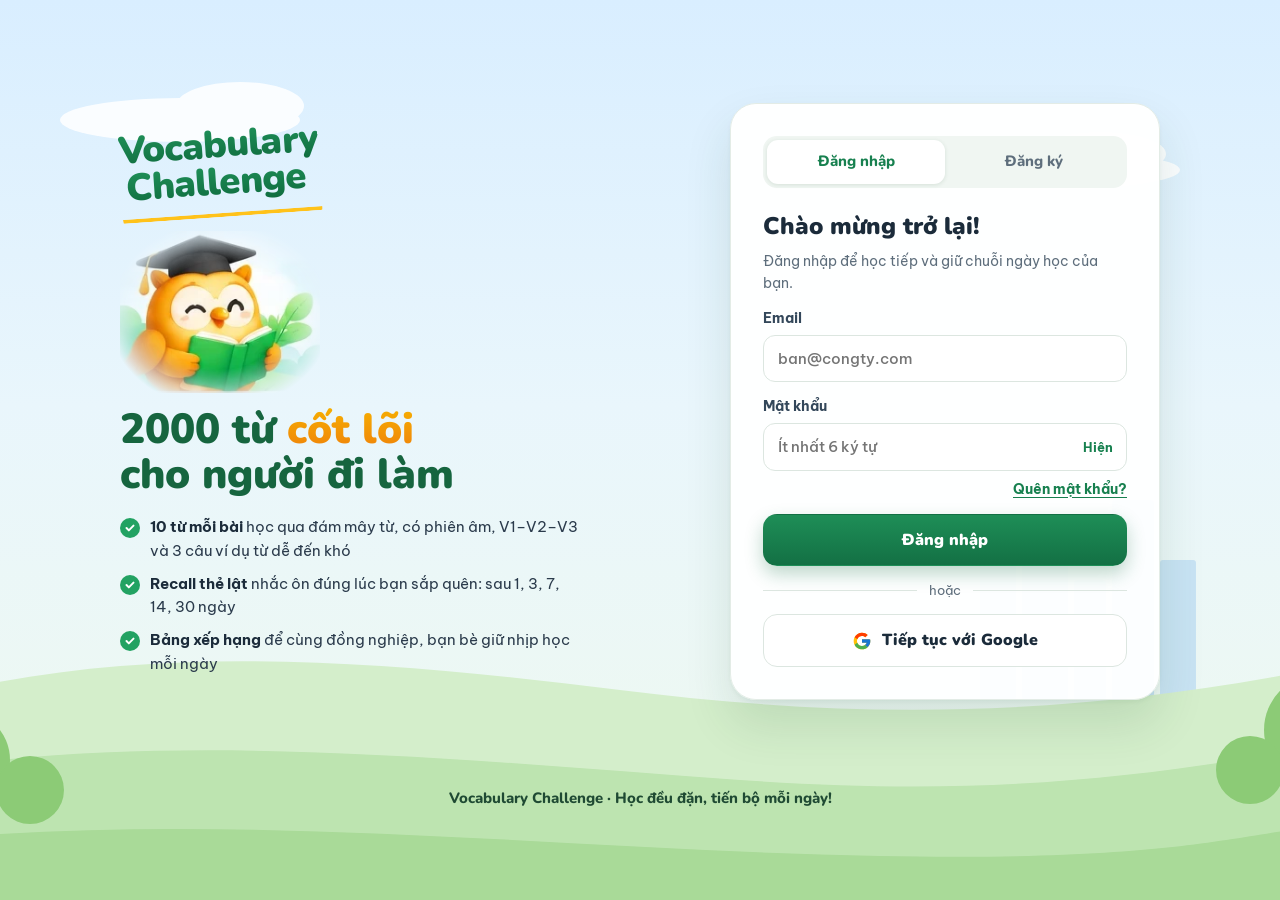
==== index.html @ 21e4e457 "v2 version bản có cập nhật ghi tiến độ" ====
<!doctype html>
<html lang="vi">
<head>
<meta charset="utf-8">
<meta name="viewport" content="width=device-width,initial-scale=1,viewport-fit=cover">
<title>Vocabulary Challenge</title>
<meta name="description" content="Học 2000 từ tiếng Anh cốt lõi cho người đi làm: đám mây từ, ví dụ theo cấp độ, thẻ lật Recall và bảng xếp hạng.">
<link rel="icon" href="img/favicon.svg" type="image/svg+xml">
<link rel="preconnect" href="https://fonts.googleapis.com">
<link rel="preconnect" href="https://fonts.gstatic.com" crossorigin>
<link rel="stylesheet" href="https://fonts.googleapis.com/css2?family=Nunito:wght@600;700;800;900&family=Be+Vietnam+Pro:wght@400;500;600;700&display=swap">
<link rel="stylesheet" href="css/app.css">
</head>
<body>
<div class="scene" aria-hidden="true">
  <svg viewBox="0 0 1440 360" preserveAspectRatio="xMidYMax slice">
    <g fill="#fff" opacity=".85">
      <ellipse cx="330" cy="70" rx="110" ry="20"/><ellipse cx="380" cy="58" rx="60" ry="22"/>
      <ellipse cx="980" cy="120" rx="130" ry="18"/><ellipse cx="1040" cy="106" rx="62" ry="20"/>
      <ellipse cx="1300" cy="50" rx="90" ry="16"/>
    </g>
    <g fill="#B9DBF2" opacity=".75">
      <rect x="1080" y="200" width="34" height="110" rx="3"/><rect x="1120" y="170" width="44" height="140" rx="3"/>
      <rect x="1170" y="215" width="30" height="95" rx="3"/><rect x="1206" y="150" width="40" height="160" rx="3"/>
      <rect x="1252" y="190" width="36" height="120" rx="3"/><rect x="1294" y="225" width="28" height="85" rx="3"/>
    </g>
    <path fill="#D4EECB" d="M0 292C180 250 380 262 560 288S960 318 1140 282 1360 250 1440 262V360H0Z"/>
    <path fill="#BDE4B0" d="M0 326C220 296 470 316 720 330S1180 330 1440 300V360H0Z"/>
    <g fill="#9ED38E">
      <circle cx="40" cy="300" r="34"/><circle cx="92" cy="312" r="26"/><circle cx="1400" cy="286" r="40"/><circle cx="1350" cy="306" r="26"/>
    </g>
  </svg>
</div>

<div class="wrap">
  <header class="topbar">
    <div class="logo" aria-label="Vocabulary Challenge">
      <svg class="rays-l" viewBox="0 0 34 44" aria-hidden="true"><g stroke="#FFC21A" stroke-width="4" stroke-linecap="round"><path d="M6 6l9 8"/><path d="M3 22h11"/><path d="M8 37l8-6"/></g></svg>
      <span>Vocabulary</span><span>Challenge</span>
      <svg class="rays-r" viewBox="0 0 34 44" aria-hidden="true"><g stroke="#FFC21A" stroke-width="4" stroke-linecap="round"><path d="M28 6l-9 8"/><path d="M31 22H20"/><path d="M26 37l-8-6"/></g></svg>
      <svg class="swoosh" viewBox="0 0 200 12" preserveAspectRatio="none" aria-hidden="true"><path d="M2 9C60 2 140 2 198 6" stroke="#FFC21A" stroke-width="4" fill="none" stroke-linecap="round"/></svg>
    </div>
    <nav class="tabs" role="tablist">
      <button class="tab" role="tab" data-tab="lesson" aria-selected="true"><svg class="ic" viewBox="0 0 24 24" aria-hidden="true"><path d="M2 4h6a4 4 0 0 1 4 4v13a3 3 0 0 0-3-3H2z"/><path d="M22 4h-6a4 4 0 0 0-4 4v13a3 3 0 0 1 3-3h7z"/></svg>Bài học</button>
      <button class="tab" role="tab" data-tab="recall" aria-selected="false"><svg class="ic" viewBox="0 0 24 24" aria-hidden="true"><path d="M21 12a9 9 0 0 1-15.5 6.2L3 16"/><path d="M3 21v-5h5"/><path d="M3 12a9 9 0 0 1 15.5-6.2L21 8"/><path d="M21 3v5h-5"/></svg>Recall <span class="badge" id="tab-due" hidden>0</span></button>
      <button class="tab" role="tab" data-tab="plan" aria-selected="false"><svg class="ic" viewBox="0 0 24 24" aria-hidden="true"><path d="M5 20V11M12 20V5M19 20v-7"/></svg>Lộ trình</button>
      <button class="tab" role="tab" data-tab="rank" aria-selected="false"><svg class="ic" viewBox="0 0 24 24" aria-hidden="true"><circle cx="12" cy="9" r="6"/><path d="m8.5 14-1.5 8 5-3 5 3-1.5-8"/></svg>Xếp hạng</button>
    </nav>
    <div class="top-right">
    <div class="stats">
      <div class="stat"><div class="sv"><svg class="ic i-gold" viewBox="0 0 24 24" aria-hidden="true"><path d="M8 21h8M12 17v4M7 4h10v5a5 5 0 0 1-10 0z"/><path d="M17 5h3v2a3 3 0 0 1-3 3M7 5H4v2a3 3 0 0 0 3 3"/></svg><b id="st-learned">0</b></div><span>Từ đã học</span></div>
      <div class="stat"><div class="sv"><svg class="ic i-green" viewBox="0 0 24 24" aria-hidden="true"><rect x="3" y="5" width="18" height="16" rx="3"/><path d="M8 3v4M16 3v4M3 10h18M8 14h.01M12 14h.01M16 14h.01M8 18h.01M12 18h.01"/></svg><b id="st-due">0</b></div><span>Cần ôn hôm nay</span></div>
      <div class="stat"><div class="sv"><svg class="ic i-orange" viewBox="0 0 24 24" aria-hidden="true"><path d="M12 22c4 0 7-3 7-7 0-5-5-7-5-12-3 2-5 5-5 8-1-1-2-2-2-4-2 2-2 5-2 8 0 4 3 7 7 7z"/></svg><b id="st-streak">0</b></div><span>Ngày liên tiếp</span></div>
    </div>
    <div class="me-wrap">
      <button class="me" id="me" data-act="me-toggle" aria-haspopup="true" aria-expanded="false" title="Tài khoản"><img id="me-av" alt="" width="44" height="44"><span><b id="me-name">Bạn</b><small id="me-sub">Đang học</small></span></button>
      <div class="me-menu" id="me-menu" hidden>
        <div class="mm-head"><img id="mm-av" alt="" width="48" height="48"><div><b id="mm-name"></b><small id="mm-email"></small></div></div>
        <label class="mm-label" for="mm-input">Tên hiển thị trên bảng xếp hạng</label>
        <div class="mm-row"><input id="mm-input" maxlength="40" autocomplete="nickname"><button class="btn primary sm" data-act="save-name">Lưu</button></div>
        <small class="mm-msg" id="mm-msg" role="status"></small>
        <button class="mm-item" data-tab="rank">Bảng xếp hạng</button>
        <button class="mm-item danger" data-act="logout">Đăng xuất</button>
      </div>
    </div>
    </div>
  </header>

  <section class="hero">
    <img class="owl" src="img/owl.webp" width="216" height="174" alt="Linh vật cú đội mũ tốt nghiệp đang đọc sách">
    <div class="headline">
      <p class="hello" id="hello" hidden></p>
      <h1><span class="nw">2000 từ <em>cốt lõi</em></span> <small>cho người đi làm.</small></h1>
      <p>Mỗi ngày 10 từ, học qua đám mây từ và ôn lại đúng lúc sắp quên.</p>
      <svg class="swoosh" viewBox="0 0 420 16" preserveAspectRatio="none" aria-hidden="true"><path d="M4 12C120 2 300 2 416 8" stroke="#FFC21A" stroke-width="5" fill="none" stroke-linecap="round"/></svg>
    </div>
    <div class="route">
      <button class="rt link" data-tab="plan" style="text-decoration:none;color:var(--ink)">Lộ trình học của bạn <svg class="ic" viewBox="0 0 24 24" aria-hidden="true"><path d="M5 12h14M13 6l6 6-6 6"/></svg></button>
      <div class="rrow"><div class="rbar"><i id="rt-bar"></i></div><span class="rn"><b id="rt-n">0</b> / 2000 · <span id="rt-pct">0%</span></span></div>
      <div class="save" id="save-status"><i></i><span>Đang tải tiến độ…</span></div>
    </div>
  </section>

  <main class="panel bare" id="panel"><div class="card"><p class="muted" style="margin:0">Đang tải bài học…</p></div></main>

  <footer class="footbar">
    <div class="foot-in">
      <svg class="sprout" viewBox="0 0 48 70" aria-hidden="true"><path d="M20 68V30" stroke="#3F9A4E" stroke-width="4" stroke-linecap="round"/><path d="M20 38C8 38 0 26 2 12 16 12 24 24 20 38Z" fill="#5DBB63"/><path d="M20 32C26 16 40 8 46 12 46 28 36 36 20 32Z" fill="#7DD37A"/><ellipse cx="20" cy="68" rx="14" ry="3" fill="#8CCB76"/></svg>
      <div class="foot-brand"><b>Vocabulary <span>Challenge</span></b><small>2000 từ cốt lõi cho người đi làm</small></div>
      <p class="foot-info">Đã mở 2 đợt: 400 từ · 8 tuần · 40 bài<span>Phím tắt: <b>1–4</b> chọn đáp án · <b>Enter</b> kiểm tra / câu tiếp · <b>Space</b> lật thẻ</span></p>
      <p class="foot-moto">Học đều đặn, tiến bộ mỗi ngày! <i>♥</i></p>
    </div>
  </footer>
</div>

<div class="foot-scene" aria-hidden="true">
  <svg viewBox="0 0 1440 230" preserveAspectRatio="xMidYMax slice">
    <path fill="#E2F4DA" d="M0 120C200 80 420 96 640 118S1060 140 1240 104 1400 86 1440 92V230H0Z"/>
    <path fill="#CDEBC0" d="M0 160C240 130 480 150 720 166S1180 160 1440 136V230H0Z"/>
    <path fill="#B6E0A6" d="M0 196C300 176 600 200 900 204S1300 186 1440 180V230H0Z"/>
    <g fill="#A3D68F"><circle cx="34" cy="168" r="40"/><circle cx="96" cy="182" r="30"/><circle cx="1396" cy="156" r="46"/><circle cx="1330" cy="178" r="30"/><circle cx="700" cy="206" r="22"/><circle cx="742" cy="212" r="16"/></g>
    <g fill="#8CCB76"><circle cx="60" cy="196" r="26"/><circle cx="1370" cy="196" r="28"/></g>
    <g fill="#FFFFFF"><circle cx="420" cy="196" r="4"/><circle cx="432" cy="200" r="3"/><circle cx="980" cy="200" r="4"/><circle cx="1060" cy="206" r="3"/></g>
    <g fill="#FFD54A"><circle cx="420" cy="196" r="1.6"/><circle cx="980" cy="200" r="1.6"/></g>
    <g stroke="#FFC21A" stroke-width="5" stroke-linecap="round"><path d="M1268 60l14 14"/><path d="M1290 42l4 18"/><path d="M1246 84l18 4"/><path d="M160 70l-14 12"/><path d="M140 96h-18"/></g>
  </svg>
</div>

<script src="js/vendor/supabase.js"></script>
<script src="js/config.js"></script>
<script src="js/supabase-client.js"></script>
<script src="js/app.js"></script>
</body>
</html>
---- css/app.css ----
/* base reset (the hosted page has no wrapper, so these live here) */
html{-webkit-text-size-adjust:100%}
body{margin:0}
img{max-width:100%}
[hidden]{display:none!important}
/* Layout: bright illustrated study desk — top bar (logo, pill nav, stat cards), hero (mascot, headline, route card) over a sky-and-hills scene,
   then the lesson: week strip, a 2×2 grid (word pills | word card / quick exercise | word family) and an action bar.
   One committed light look: every colour is set explicitly, so the page reads the same on any host theme. */
:root{
  --paper:#F3F9F4; --surface:#FFFFFF; --sunk:#F2F7F4; --ink:#1B2B3A; --muted:#5E6E7C; --line:#E1EAE4;
  --marker:#FFD54A; --marker-soft:#FFF3C4; --accent:#17804F; --accent-2:#22A262; --accent-soft:#E2F5E8; --pill:#E0F3E6;
  --teal:#E07F0A; --orange-soft:#FFEDCC; --blue:#2F6FE0; --blue-soft:#E4EDFF;
  --good:#1E9450; --good-soft:#DDF4E5; --bad:#D04545; --bad-soft:#FBE3E1;
  --display:"Nunito","Be Vietnam Pro",system-ui,sans-serif;
  --body:"Be Vietnam Pro",system-ui,-apple-system,"Segoe UI",sans-serif;
  --ipa:"Segoe UI","Noto Sans","Lucida Sans Unicode","DejaVu Sans",sans-serif;
  --shadow:0 1px 2px rgba(23,70,45,.05),0 12px 28px rgba(23,70,45,.08);
  color-scheme:light;
}
*{box-sizing:border-box}
html{background:#F4FAF2}
body{position:relative;color:var(--ink);font-family:var(--body);font-size:15px;line-height:1.55;
  background:linear-gradient(180deg,#D9EEFF 0,#E9F6FC 230px,#EFF9EE 420px,#F4FAF2 640px) no-repeat,#F4FAF2;
  padding-left:max(16px,env(safe-area-inset-left,0px));padding-right:max(16px,env(safe-area-inset-right,0px));padding-block:18px 0;min-height:100vh;min-height:100dvh}
.scene{position:absolute;inset:0 0 auto 0;height:360px;pointer-events:none;overflow:hidden;z-index:0}
.scene svg{width:100%;height:100%;display:block}
.wrap{position:relative;z-index:1;max-width:1200px;margin:0 auto;display:flex;flex-direction:column;gap:18px;min-height:calc(100vh - 18px);min-height:calc(100dvh - 18px)}
button,input{font:inherit;color:inherit}
button{cursor:pointer}
button:disabled{cursor:default;opacity:.55}
:focus-visible{outline:3px solid var(--accent-2);outline-offset:2px;border-radius:8px}
h1,h2,h3{font-family:var(--display);text-wrap:balance;margin:0;letter-spacing:-.01em}
.ic{width:20px;height:20px;fill:none;stroke:currentColor;stroke-width:2;stroke-linecap:round;stroke-linejoin:round;flex:none}

/* ---------- top bar ---------- */
.topbar{display:grid;grid-template-columns:auto 1fr auto;align-items:center;gap:16px 24px}
.logo{position:relative;display:inline-flex;flex-direction:column;line-height:.86;font-family:var(--display);font-weight:900;font-size:32px;letter-spacing:-.02em;transform:rotate(-4deg);padding:4px 32px 10px}
.logo span{background:linear-gradient(180deg,#1E8E57,#0F6B3E);-webkit-background-clip:text;background-clip:text;color:transparent}
.logo span + span{margin-left:.15em}
.logo svg{position:absolute;pointer-events:none}
.logo .rays-l{left:0;top:2px;width:34px;height:44px}
.logo .rays-r{right:0;top:20px;width:34px;height:44px}
.logo .swoosh{left:28px;right:20px;bottom:-2px;width:calc(100% - 48px);height:12px}
.tabs{display:flex;justify-content:center;gap:8px;flex-wrap:nowrap}
.tab{display:inline-flex;align-items:center;gap:8px;border:1px solid #DCE8E0;background:rgba(255,255,255,.92);color:var(--ink);border-radius:999px;padding:9px 15px;font-family:var(--display);font-weight:800;font-size:14.5px;white-space:nowrap;box-shadow:0 2px 6px rgba(23,70,45,.06);transition:transform .15s}
.tab:hover{transform:translateY(-1px)}
.tab[aria-selected="true"]{background:linear-gradient(180deg,#1E8E57,#137044);border-color:#137044;color:#fff;box-shadow:0 6px 14px rgba(19,112,68,.3)}
.badge{font-size:11px;font-weight:800;background:#E8452F;color:#fff;border-radius:999px;padding:1px 7px;font-variant-numeric:tabular-nums}
.stats{display:flex;gap:10px}
.stat{background:rgba(255,255,255,.92);border:1px solid #DCE8E0;border-radius:16px;padding:8px 12px;min-width:92px;box-shadow:0 2px 6px rgba(23,70,45,.05)}
.stat .sv{display:flex;align-items:center;gap:8px}
.stat .sv b{font-family:var(--display);font-weight:900;font-size:24px;line-height:1.1;font-variant-numeric:tabular-nums}
.stat span{display:block;font-size:12.5px;color:var(--muted);white-space:nowrap}
.stat .ic{width:22px;height:22px}
.i-red{color:#E5484D}.i-gold{color:#E3A008}.i-green{color:var(--accent-2)}.i-orange{color:#F2711C}

/* ---------- hero ---------- */
.hero{display:grid;grid-template-columns:auto minmax(0,1fr) minmax(260px,380px);align-items:center;gap:12px 28px;min-height:170px}
.owl{width:200px;height:auto;max-width:100%;-webkit-mask-image:radial-gradient(ellipse 56% 58% at 50% 52%,#000 58%,transparent 100%);mask-image:radial-gradient(ellipse 56% 58% at 50% 52%,#000 58%,transparent 100%)}
.headline .nw{white-space:nowrap}
.headline h1{font-weight:900;font-size:clamp(26px,3.6vw,44px);line-height:1.05;color:#16653F}
.headline h1 em{font-style:normal;background:linear-gradient(180deg,#F7B500,#EE7B0C);-webkit-background-clip:text;background-clip:text;color:transparent}
.headline h1 small{font-size:.56em;font-weight:800;color:var(--ink)}
.headline p{margin:6px 0 0;font-weight:600;font-size:clamp(14px,1.6vw,17px);color:#22344A}
.headline .swoosh{display:block;width:min(420px,90%);height:16px;margin-top:6px}
.route{border:1px solid rgba(255,255,255,.9);background:rgba(255,255,255,.72);backdrop-filter:blur(6px);border-radius:20px;padding:16px 20px;text-align:left;display:flex;flex-direction:column;gap:10px;box-shadow:var(--shadow);min-width:0}
.route .rt{display:flex;justify-content:space-between;align-items:center;font-family:var(--display);font-weight:800;font-size:16px}
.route .rt .ic{color:var(--accent-2)}
.route .rrow{display:flex;align-items:center;gap:12px}
.route .rbar{flex:1;height:14px;border-radius:999px;background:#E3ECE6;overflow:hidden}
.route .rbar i{display:block;height:100%;width:0;border-radius:999px;background:linear-gradient(90deg,#1E8E57,#2DB56C);transition:width .5s}
.route .rn{font-size:13px;font-weight:600;font-variant-numeric:tabular-nums;white-space:nowrap}
.save{font-size:12px;color:var(--muted);display:inline-flex;align-items:center;gap:6px}
.save i{width:7px;height:7px;border-radius:50%;background:#A4B3AC;flex:none}
.save.cloud i{background:var(--good)}

/* ---------- shared ---------- */
.panel{background:var(--surface);border:1px solid var(--line);border-radius:22px;box-shadow:var(--shadow);padding:clamp(16px,3.5vw,30px);display:flex;flex-direction:column;gap:20px;min-height:420px}
.panel.bare{background:none;border:0;box-shadow:none;padding:0;min-height:0;gap:18px}
.card{background:rgba(255,255,255,.94);border:1px solid #E3ECE6;border-radius:22px;box-shadow:var(--shadow);padding:20px 22px;min-width:0}
.card-head{display:flex;align-items:center;justify-content:space-between;gap:10px;flex-wrap:wrap}
.card-head h3{display:flex;align-items:center;gap:10px;font-size:19px;font-weight:900}
.card-head h3 .ic{width:24px;height:24px;color:var(--accent-2)}
.link{border:0;background:none;color:var(--accent);font-weight:700;font-size:13.5px;text-decoration:underline;text-underline-offset:3px;padding:2px 0}
.link.pill{text-decoration:none;background:var(--accent-soft);border-radius:999px;padding:4px 12px}
.label{font-size:11px;text-transform:uppercase;letter-spacing:.1em;color:var(--muted);font-weight:700}
.muted{color:var(--muted)}
.row{display:flex;flex-wrap:wrap;align-items:center;justify-content:space-between;gap:12px}
.btn{border:1px solid var(--line);background:var(--surface);border-radius:999px;padding:10px 20px;font-weight:700;font-family:var(--display);font-size:15px}
.btn:hover:not(:disabled){border-color:var(--accent-2)}
.btn.primary{background:linear-gradient(180deg,#1E8E57,#137044);border-color:#137044;color:#fff}
.btn.ghost{border-color:transparent;background:transparent;color:var(--muted)}
.btn.danger{color:var(--bad);border-color:var(--bad)}
.speak{border:1px solid #DDE8E1;background:#fff;border-radius:999px;width:36px;height:36px;display:inline-grid;place-items:center;flex:none;color:var(--accent)}
.speak:hover{border-color:var(--accent-2);background:var(--accent-soft)}
.speak svg{width:17px;height:17px;fill:none;stroke:currentColor;stroke-width:2;stroke-linecap:round;stroke-linejoin:round}
.speak.sm{width:32px;height:32px}
.speak.sm svg{width:15px;height:15px}
.speak.big{width:84px;height:84px}
.speak.big svg{width:34px;height:34px}
.pos{font-size:12px;font-weight:700;color:var(--accent);background:var(--accent-soft);border-radius:6px;padding:1px 8px;white-space:nowrap;font-family:var(--body);vertical-align:middle}
.ipa{font-family:var(--ipa);color:var(--muted)}
.ipa.sm{font-size:13px;white-space:nowrap}
em.hl{font-style:normal;background:var(--marker);color:var(--ink);padding:0 3px;border-radius:3px}

/* ---------- week strip ---------- */
.weekbar{display:grid;grid-template-columns:200px minmax(0,1fr);gap:14px;align-items:stretch;padding:12px}
.wkbtn{border:0;border-radius:16px;background:linear-gradient(180deg,#1E8E57,#126A40);color:#fff;display:flex;align-items:center;gap:12px;padding:12px 14px;text-align:left;box-shadow:0 6px 14px rgba(19,112,68,.25)}
.wkbtn .ic{width:28px;height:28px}
.wkbtn .ic.chev{width:20px;height:20px;margin-left:auto}
.wkbtn b{display:block;font-family:var(--display);font-size:18px;font-weight:900;line-height:1.1}
.wkbtn small{display:block;font-size:12px;opacity:.85;line-height:1.3}
.wkdots{display:flex;gap:4px;margin-top:5px}
.wkdots i{width:6px;height:6px;border-radius:50%;background:rgba(255,255,255,.35)}
.wkdots i.on{background:#FFD54A}
.days5{display:grid;grid-template-columns:repeat(5,minmax(0,1fr));gap:10px}
.dayc{border:1px solid #E3ECE6;background:#fff;border-radius:16px;padding:10px 14px;text-align:left;display:flex;flex-direction:column;gap:6px;min-width:0;transition:border-color .15s,background .15s}
.dayc:hover{border-color:#9FD3B4}
.dayc .dt{display:flex;justify-content:space-between;align-items:baseline;gap:6px}
.dayc .dt b{font-family:var(--display);font-weight:900;font-size:16px}
.dayc .dt small{font-size:12px;color:var(--muted);font-variant-numeric:tabular-nums;white-space:nowrap}
.dayc .dn{display:flex;align-items:flex-start;gap:8px;font-size:13px;line-height:1.3;color:#2B3B4C}
.dayc .dot{flex:none;width:18px;height:18px;border-radius:50%;border:2px solid #C9D6CE;display:grid;place-items:center;margin-top:-1px}
.dayc .dot .ic{width:12px;height:12px;stroke-width:3.2}
.dayc.done .dot{background:var(--accent-2);border-color:var(--accent-2);color:#fff}
.dayc.current{border-color:#7CCB9C;background:#EEFAF2;box-shadow:inset 0 0 0 1px #7CCB9C}

/* ---------- lesson grid ---------- */
.lgrid{display:grid;grid-template-columns:minmax(0,1fr) minmax(0,1fr);grid-template-areas:"cloud word" "quick fam";gap:18px;align-items:stretch}
.cloud-card{grid-area:cloud;display:flex;flex-direction:column;gap:6px}
.wcard{grid-area:word}
.qcard{grid-area:quick}
.fcard{grid-area:fam}
.seen-chip{font-size:12.5px;font-weight:700;color:var(--accent);background:var(--accent-soft);border-radius:999px;padding:3px 12px;font-variant-numeric:tabular-nums}
.cloud-sub{font-size:13px;color:var(--muted);margin:0}
.cloud-area{flex:1;display:flex;align-items:center}
.cloud{position:relative;width:100%}
.cw{position:absolute;border:0;line-height:1.1;white-space:nowrap;border-radius:999px;font-family:var(--display);transition:transform .15s,box-shadow .15s}
.cw:hover{transform:translateY(-2px) scale(1.04)}
.cw.head{font-weight:900;padding:.28em .62em;background:var(--pill);color:#17704A;box-shadow:0 2px 0 rgba(23,112,74,.08)}
.cw.c1{color:#11603E;background:#D5EFDD}
.cw.c2{color:#D9730B;background:var(--orange-soft)}
.cw.fam{font-weight:700;padding:.3em .8em;background:#F0F6F3;color:#3D5566}
.cw.fam:hover{background:#E2F0E7}
.cw.seen::after{content:"";position:absolute;right:6px;top:6px;width:6px;height:6px;border-radius:50%;background:var(--accent-2)}
.cw.sel{background:linear-gradient(180deg,#FFDD5C,#FFC933);color:#1B2B3A;box-shadow:0 8px 18px rgba(240,180,20,.35)}
.cw.sel::after{display:none}

/* word card */
.wcard{position:relative;display:flex;flex-direction:column;gap:14px;overflow:hidden}
.deco{position:absolute;right:14px;top:10px;width:120px;height:90px;pointer-events:none}
.whead{display:flex;gap:16px;align-items:flex-start;padding-right:110px}
.wicon{width:46px;height:46px;border-radius:14px;background:var(--accent-soft);display:grid;place-items:center;color:var(--accent-2);flex:none}
.wicon .ic{width:26px;height:26px}
.d-word{font-family:var(--display);font-weight:900;font-size:clamp(34px,4.6vw,48px);line-height:1;overflow-wrap:anywhere;color:#14283A}
.d-ipa{display:flex;align-items:center;gap:8px;margin-top:6px}
.d-ipa .ipa{font-size:17px;color:#344B5E}
.d-vi{font-family:var(--display);font-size:22px;font-weight:800;margin-top:4px}
.forms-row{display:flex;flex-wrap:wrap;align-items:center;gap:8px 12px}
.fbadge{font-size:12px;font-weight:800;letter-spacing:.04em;text-transform:uppercase;border-radius:999px;padding:4px 12px;background:var(--marker-soft);color:#7A5300}
.fbadge.reg{background:var(--accent-soft);color:var(--accent)}
.flist{display:flex;flex-wrap:wrap;align-items:center;gap:4px 6px}
.fchip{border:0;background:none;padding:2px 4px;border-radius:8px;display:inline-flex;align-items:baseline;gap:5px}
.fchip:hover{background:var(--sunk)}
.fchip b{font-family:var(--display);font-weight:900;font-size:17px}
.fchip .ipa{font-size:13px}
.flist .sl{color:#9AAAA3;font-weight:700}
.exs{display:flex;flex-direction:column;border-top:1px solid var(--line)}
.exr{display:grid;grid-template-columns:44px minmax(0,1fr) auto;gap:12px;align-items:center;padding:10px 0;border-bottom:1px solid var(--line)}
.lvt{width:38px;height:26px;border-radius:8px;display:grid;place-items:center;font-size:12.5px;font-weight:900;font-family:var(--display)}
.lvt.lv0{background:#FFE7B8;color:#B36200}
.lvt.lv1{background:#D8F2E1;color:#137044}
.lvt.lv2{background:var(--blue-soft);color:var(--blue)}
.exr p{margin:0}
.exr .en{font-size:15.5px;line-height:1.45}
.exr .en b{font-weight:800;color:#0F5E39}
.exr .vi{font-size:13.5px;color:var(--muted)}
.next-rv{display:flex;align-items:center;gap:6px;font-size:13px;color:var(--muted)}
.next-rv .ic{width:16px;height:16px}

/* family card */
.fcard{display:flex;flex-direction:column;gap:12px}
.fgrid{display:grid;grid-template-columns:repeat(2,minmax(0,1fr));gap:0 18px}
.fitem{display:grid;grid-template-columns:minmax(0,1fr) auto;gap:2px 10px;align-items:center;padding:10px 0;border-bottom:1px solid var(--line);min-width:0}
.fitem .ft{display:flex;flex-wrap:wrap;align-items:baseline;gap:4px 8px;min-width:0}
.fitem .ft b{font-family:var(--display);font-weight:900;font-size:16px}
.fitem p{margin:0;font-size:13.5px;color:var(--muted);grid-column:1}
.fitem .speak{grid-row:1/span 2;grid-column:2}
.fitem.hot{background:var(--marker-soft);border-radius:10px;padding-inline:10px}
.fitem.note .ft b{font-family:var(--body);font-weight:600;font-size:14px}
.rk{font-size:11.5px;font-weight:700;border-radius:6px;padding:0 7px;white-space:nowrap}
.k-pos{color:var(--accent);background:var(--accent-soft)}
.k-syn{color:var(--blue);background:var(--blue-soft)}
.k-ant{color:var(--bad);background:var(--bad-soft)}
.k-col{color:#C76A08;background:var(--orange-soft)}
.k-rel{color:var(--muted);background:var(--sunk)}
.k-warn{color:#7A5300;background:var(--marker-soft)}

/* quick exercise */
.qcard{display:flex;flex-direction:column;gap:12px}
.qbody{display:grid;grid-template-columns:40px minmax(0,1fr);gap:14px;align-items:start}
.qhist{display:flex;flex-direction:column;gap:8px}
.qh{width:36px;height:30px;border-radius:10px;background:var(--sunk);border:1px solid var(--line);display:grid;place-items:center;font-weight:900;color:#B9C6BF}
.qh.ok{background:var(--accent-soft);border-color:#B9E2C8;color:var(--accent-2)}
.qh.no{background:var(--bad-soft);border-color:#F2C4C0;color:var(--bad)}
.qmain{display:flex;flex-direction:column;gap:12px;min-width:0}
.qq{display:flex;align-items:center;gap:12px;background:#E9F3FF;border-radius:14px;padding:12px 14px;font-size:16px;font-weight:600}
.qn{width:28px;height:28px;border-radius:50%;background:#FFC21A;color:#fff;display:grid;place-items:center;flex:none}
.qn .ic{width:16px;height:16px;stroke-width:3}
.blank{display:inline-block;min-width:5em;border-bottom:2px solid var(--ink);margin:0 3px;transform:translateY(-3px)}
.fill{padding:0 4px;border-radius:5px}
.fill.ok{background:var(--good-soft);color:var(--good)}
.fill.no{background:var(--bad-soft);color:var(--bad)}
.qopts{display:grid;grid-template-columns:repeat(4,minmax(0,1fr));gap:10px}
.qopt{border:1px solid #DCE6E0;background:#fff;border-radius:14px;padding:10px 8px;font-weight:700;font-size:15px;box-shadow:0 2px 0 rgba(23,70,45,.05);min-width:0;overflow-wrap:anywhere}
.qopt:hover:not(:disabled){border-color:var(--accent-2);background:var(--accent-soft)}
.qopt.right{border-color:var(--good);background:var(--good-soft);color:var(--good);opacity:1}
.qopt.wrong{border-color:var(--bad);background:var(--bad-soft);color:var(--bad);opacity:1}
.qfb{display:flex;flex-wrap:wrap;align-items:baseline;gap:4px 10px;font-size:14px}
.qfb .ok{color:var(--good);font-weight:800}
.qfb .no{color:var(--bad);font-weight:800}
.qfb .link{margin-left:auto}

/* action bar */
.actbar{display:flex;flex-wrap:wrap;align-items:center;gap:12px 16px;padding:14px 16px 14px 22px}
.actbar .tip{display:flex;align-items:center;gap:12px;flex:1;min-width:240px;font-size:14.5px}
.actbar .tip .ic{width:26px;height:26px;color:#F2B807;fill:#FFE27A}
.done-tag{color:var(--good);font-weight:700}
.actbar .btns{display:flex;flex-wrap:wrap;gap:10px;margin-left:auto}
.btn.big{padding:13px 24px;font-size:16px;display:inline-flex;align-items:center;gap:8px;box-shadow:0 6px 14px rgba(19,112,68,.25)}
.btn.big .ic{width:20px;height:20px}
.btn.big.primary .ic{fill:#FFD54A;stroke:#FFD54A}
.btn.white{background:#fff;border-color:#DCE6E0;display:inline-flex;align-items:center;gap:8px;padding:13px 22px}
.btn.white .ic{width:18px;height:18px}

.meter{width:120px;height:6px;background:var(--line);border-radius:6px;overflow:hidden}
.meter i{display:block;height:100%;background:var(--accent-2);transition:width .3s}
.route .rt{width:100%;border:0;background:none;padding:0;text-decoration:none}

/* exercise */
.ex-wrap{display:flex;flex-direction:column;gap:18px;max-width:640px;width:100%;margin:0 auto}
.ex-head{display:flex;align-items:center;gap:12px;font-size:13px;color:var(--muted);font-variant-numeric:tabular-nums}
.ex-head .meter{flex:1;width:auto}
.prompt{text-align:center;display:flex;flex-direction:column;align-items:center;gap:8px;padding:8px 0}
.prompt .kind{font-size:12px;text-transform:uppercase;letter-spacing:.1em;color:var(--teal);font-weight:700}
.prompt .big{font-family:var(--display);font-weight:800;font-size:clamp(32px,7vw,48px);line-height:1.05;overflow-wrap:anywhere}
.prompt .mid{font-family:var(--display);font-weight:700;font-size:clamp(22px,4.5vw,28px)}
.prompt .sent{font-size:18px;max-width:46ch}
.prompt .gap{display:inline-block;min-width:4.5em;border-bottom:2px solid var(--ink);margin:0 2px}
.options{display:grid;grid-template-columns:1fr 1fr;gap:10px}
.opt{text-align:left;border:1.5px solid var(--line);background:var(--surface);border-radius:12px;padding:13px 15px;display:flex;gap:12px;align-items:flex-start;min-width:0}
.opt:hover:not(:disabled){border-color:var(--accent)}
.opt kbd{font-family:var(--body);font-size:12px;color:var(--muted);border:1px solid var(--line);border-radius:5px;padding:0 6px;flex:none}
.opt.right{border-color:var(--good);background:var(--good-soft)}
.opt.wrong{border-color:var(--bad);background:var(--bad-soft)}
.opt:disabled{opacity:1}
.answer{width:100%;font-family:var(--display);font-size:24px;text-align:center;padding:12px 14px;border:2px solid var(--line);border-radius:14px;background:var(--sunk);color:var(--ink)}
.answer:focus{border-color:var(--accent);outline:none}
.answer.ok{border-color:var(--good);background:var(--good-soft)}
.answer.no{border-color:var(--bad);background:var(--bad-soft)}
.mask{font-family:var(--display);letter-spacing:.28em;color:var(--muted);font-size:18px}
.feedback{text-align:center;min-height:1.6em;font-weight:600}
.feedback.ok{color:var(--good)} .feedback.no{color:var(--bad)}
.feedback small{display:block;font-weight:400;color:var(--muted);margin-top:4px}
.actions{display:flex;flex-wrap:wrap;gap:10px;justify-content:center}
.summary{text-align:center;display:flex;flex-direction:column;align-items:center;gap:12px;padding:16px 0}
.summary .score{font-family:var(--display);font-size:52px;font-weight:800;line-height:1}
.chips{display:flex;flex-wrap:wrap;gap:6px;justify-content:center}
.chip{border:1px solid var(--line);border-radius:999px;padding:3px 12px;font-size:13px;background:var(--surface)}

/* recall */
.modes{display:grid;grid-template-columns:repeat(3,minmax(0,1fr));gap:12px}
.mode{border:1px solid var(--line);border-radius:16px;padding:18px;display:flex;flex-direction:column;gap:10px;text-align:left;background:var(--surface);min-width:0}
.mode h3{font-size:19px;font-weight:700}
.mode p{margin:0;color:var(--muted);font-size:14px}
.mode .n{font-family:var(--display);font-size:34px;font-weight:800;line-height:1;font-variant-numeric:tabular-nums}
.mode.main{background:var(--accent-soft);border-color:transparent}
.mode.main .n{color:var(--accent)}
.mode .push{margin-top:auto}
.wk-btns{display:flex;flex-wrap:wrap;gap:6px}
.empty{text-align:center;color:var(--muted);padding:40px 10px;max-width:48ch;margin:0 auto;display:flex;flex-direction:column;gap:14px;align-items:center}

/* roadmap */
.kpis{display:grid;grid-template-columns:repeat(4,minmax(0,1fr));gap:12px}
.kpi{border:1px solid var(--line);border-radius:14px;padding:14px}
.kpi b{font-family:var(--display);font-size:28px;display:block;line-height:1.1;font-variant-numeric:tabular-nums}
.kpi span{font-size:13px;color:var(--muted)}
.two{display:grid;grid-template-columns:minmax(0,1fr) minmax(0,1fr);gap:20px}
.box{border:1px solid var(--line);border-radius:16px;padding:18px;display:flex;flex-direction:column;gap:12px;min-width:0}
.box h3{font-size:18px}
.days{display:flex;flex-direction:column;gap:6px}
.dayrow{display:grid;grid-template-columns:88px 1fr 34px;gap:10px;align-items:center;font-size:13px;font-variant-numeric:tabular-nums}
.dayrow .track{height:12px;background:var(--sunk);border-radius:4px;overflow:hidden}
.dayrow .track i{display:block;height:100%;background:var(--accent);border-radius:4px}
.dayrow.today .track i{background:var(--teal)}
.dayrow b{text-align:right}
.method{margin:0;padding-left:18px;display:flex;flex-direction:column;gap:8px}
.method li::marker{color:var(--accent)}
.boxes{display:flex;gap:4px;align-items:flex-end;height:90px}
.boxes div{flex:1;display:flex;flex-direction:column;align-items:center;gap:4px;font-size:11px;color:var(--muted);height:100%;justify-content:flex-end;font-variant-numeric:tabular-nums}
.boxes i{display:block;width:100%;background:var(--teal);border-radius:4px 4px 0 0;min-height:2px}
.confirm{display:flex;flex-wrap:wrap;gap:8px;align-items:center}
/* footer banner: rolling hills, sprouts and sun rays across the full width */
.foot-scene{position:absolute;left:0;right:0;bottom:0;height:230px;pointer-events:none;overflow:hidden;z-index:0}
.foot-scene svg{width:100%;height:100%;display:block}
.footbar{position:relative;margin-top:auto;padding:34px 0 30px;color:#1F4A33}
.foot-in{display:grid;grid-template-columns:auto auto minmax(0,1fr) auto;align-items:center;gap:14px 28px;background:rgba(255,255,255,.55);backdrop-filter:blur(4px);border:1px solid rgba(255,255,255,.8);border-radius:22px;padding:16px 24px;box-shadow:0 8px 24px rgba(23,70,45,.08)}
.foot-brand{display:flex;flex-direction:column;line-height:1.15}
.sprout{width:42px;height:48px;flex:none}
.foot-brand b{font-family:var(--display);font-weight:900;font-size:20px;color:#17704A}
.foot-brand b span{color:#E8890C}
.foot-brand small{font-size:12.5px;color:#46624F}
.foot-info{margin:0;font-size:13.5px;text-align:center;color:#2E4A3A}
.foot-info span{display:block;font-size:12.5px;color:#557062}
.foot-moto{margin:0;font-family:"Nunito",var(--display);font-weight:800;font-style:italic;font-size:18px;color:#2F6FE0;white-space:nowrap;transform:rotate(-3deg)}
.foot-moto i{font-style:normal;color:#E5484D}

@media (max-width:1240px){
  .topbar{grid-template-columns:auto 1fr}
  .tabs{grid-column:1/-1;grid-row:2;justify-content:flex-start}
  .top-right{justify-content:flex-end}
}
@media (max-width:1060px){
  .stats{justify-content:flex-end}
  .hero{grid-template-columns:auto minmax(0,1fr)}
  .route{grid-column:1/-1}
}
@media (max-width:860px){
  .lgrid{grid-template-columns:1fr;grid-template-areas:"cloud" "word" "fam" "quick"}
  .two{grid-template-columns:1fr}
  .modes{grid-template-columns:1fr}
  .kpis{grid-template-columns:repeat(2,minmax(0,1fr))}
  .weekbar{grid-template-columns:1fr}
  .days5{display:flex;overflow-x:auto;scroll-snap-type:x mandatory;padding-bottom:4px}
  .dayc{flex:0 0 168px;scroll-snap-align:start}
}
@media (max-width:620px){
  .topbar{grid-template-columns:1fr;justify-items:center}
  .stats{width:100%;justify-content:stretch}
  .stat{flex:1;min-width:0;padding:8px 10px}
  .stat span{white-space:normal;line-height:1.25}
  .tabs{justify-content:stretch;gap:8px;width:100%}
  .tab{flex:1;justify-content:center;padding:9px 6px;font-size:14px;gap:6px;white-space:nowrap}
  .tab .ic{width:17px;height:17px}
  .scene{display:none}
  .foot-in{grid-template-columns:1fr;text-align:center;justify-items:center;padding:14px 16px;gap:8px}
  .foot-brand{align-items:center}
  .foot-scene{height:200px}
  .hero{grid-template-columns:96px minmax(0,1fr);gap:8px 12px}
  .owl{width:96px}
  .headline .swoosh{display:none}
  .whead{padding-right:0}
  .deco{display:none}
  .fgrid{grid-template-columns:1fr}
  .qopts{grid-template-columns:repeat(2,minmax(0,1fr))}
  .qbody{grid-template-columns:1fr}
  .qhist{flex-direction:row}
  .options{grid-template-columns:1fr}
  .actbar .btns{width:100%;flex-direction:column}
  .actbar .btns .btn{width:100%;justify-content:center;white-space:nowrap;border-radius:16px}
  .actbar .tip{min-width:0}
}
@media (prefers-reduced-motion:reduce){.meter i,.cw,.tab,.route .rbar i{transition:none}}

/* recall flashcards */
.fc-wrap{display:flex;flex-direction:column;gap:18px;max-width:900px;width:100%;margin:0 auto}
.fc-top{display:flex;align-items:center;justify-content:space-between;gap:12px;flex-wrap:wrap}
.fc-tag{font-family:var(--display);font-weight:900;font-size:13.5px;letter-spacing:.04em;text-transform:uppercase;color:#1E7A4C;background:var(--accent-soft);border-radius:999px;padding:6px 16px}
.fc-count{font-family:var(--display);font-weight:800;font-size:17px;color:var(--muted);font-variant-numeric:tabular-nums}
.fc-bar{height:6px;border-radius:6px;background:var(--line);overflow:hidden}
.fc-bar i{display:block;height:100%;background:linear-gradient(90deg,#1E8E57,#2DB56C);transition:width .3s}
.flip{perspective:1600px;cursor:pointer;display:grid}
.flip:focus-visible{outline:none}
.flip:focus-visible .face{outline:3px solid var(--accent-2);outline-offset:3px}
.flip-in{display:grid;transition:transform .55s cubic-bezier(.2,.7,.2,1);transform-style:preserve-3d}
.flip.on .flip-in{transform:rotateY(180deg)}
.face{grid-area:1/1;backface-visibility:hidden;-webkit-backface-visibility:hidden;border:2px solid #BDEBD0;border-radius:26px;padding:clamp(22px,4vw,38px) clamp(16px,4vw,40px);
  background:linear-gradient(135deg,#EEF9F1 0%,#E6F1FA 100%);display:flex;flex-direction:column;align-items:center;gap:12px;text-align:center}
.face.back{transform:rotateY(180deg);background:linear-gradient(135deg,#FFFBEA 0%,#EEF9F1 100%);border-color:#F2DE8C}
.fc-pos{font-family:var(--display);font-weight:900;font-size:14px;letter-spacing:.06em;text-transform:uppercase;color:#1E7A4C;background:#fff;border-radius:999px;padding:5px 18px;box-shadow:0 1px 3px rgba(23,70,45,.08)}
.fc-word{font-family:var(--display);font-weight:900;font-size:clamp(48px,9vw,84px);line-height:1;color:#163B2C;letter-spacing:-.01em;overflow-wrap:anywhere}
.fc-word.sm{font-size:clamp(30px,5vw,40px)}
.fc-ipa{display:flex;align-items:center;gap:14px}
.fc-ipa .ipa{font-size:clamp(20px,3vw,28px);color:#30465A}
.speak.solid{background:#3A8F63;border-color:#3A8F63;color:#fff;width:52px;height:52px}
.speak.solid svg{width:22px;height:22px}
.speak.solid:hover{background:#2E7A53}
.fc-vi{font-family:var(--display);font-weight:900;font-size:clamp(26px,4.4vw,38px);color:#14283A}
.fc-forms{font-size:14.5px;color:var(--muted)}
.fc-forms b{font-family:var(--display);font-weight:900;color:var(--ink);font-size:16px}
.fc-exs{width:100%;max-width:680px;display:flex;flex-direction:column;gap:8px;margin-top:6px;text-align:left}
.fc-ex{display:grid;grid-template-columns:40px minmax(0,1fr) auto;gap:12px;align-items:center;background:rgba(255,255,255,.75);border:1px solid rgba(255,255,255,.9);border-radius:14px;padding:9px 12px}
.fc-ex p{margin:0}
.fc-ex .en{font-size:15.5px;line-height:1.45}
.fc-ex .en b{color:#0F5E39;font-weight:800}
.fc-ex .vi{font-size:13.5px;color:var(--muted)}
.fc-hint{display:flex;align-items:center;gap:8px;color:var(--muted);font-size:15px;margin-top:4px}
.fc-hint .ic{width:20px;height:20px}
.rate{display:grid;grid-template-columns:repeat(3,minmax(0,1fr));gap:14px}
.rbtn{border-radius:18px;padding:16px 12px;font-family:var(--display);font-weight:900;font-size:clamp(15px,2vw,19px);border:1.5px solid;display:flex;flex-direction:column;align-items:center;gap:2px;transition:transform .12s}
.rbtn:hover{transform:translateY(-2px)}
.rbtn small{font-family:var(--body);font-weight:500;font-size:12px;opacity:.8}
.rbtn kbd{font-family:var(--body);font-size:11px;font-weight:600;opacity:.6}
.rbtn.hard{background:#FDF0F2;border-color:#F3C6CF;color:#B4233F}
.rbtn.ok{background:#FFFBEA;border-color:#F2DE8C;color:#8A4F05}
.rbtn.easy{background:#3A7F5F;border-color:#3A7F5F;color:#fff}
.fc-foot{display:flex;justify-content:space-between;align-items:center;gap:10px;flex-wrap:wrap;font-size:13px;color:var(--muted)}
.tally{display:flex;gap:10px;flex-wrap:wrap;justify-content:center}
.tally span{border-radius:999px;padding:4px 14px;font-weight:700;font-size:14px}
.tally .t-hard{background:#FDF0F2;color:#B4233F}.tally .t-ok{background:#FFFBEA;color:#8A4F05}.tally .t-easy{background:var(--accent-soft);color:var(--accent)}
@media (max-width:620px){
  .rate{grid-template-columns:1fr}
  .rbtn{padding:12px 10px}
  .rbtn kbd,.fc-foot > span:nth-child(2){display:none}
  .fc-ex{grid-template-columns:36px minmax(0,1fr) auto;gap:8px;padding:8px 10px}
}
@media (prefers-reduced-motion:reduce){.flip-in{transition:none}}

/* roadmap page */
.pl-kpis{display:grid;grid-template-columns:repeat(4,minmax(0,1fr));gap:16px}
.pk{display:flex;align-items:center;gap:14px;border-radius:22px;padding:18px 18px;border:1px solid #E3ECE6;box-shadow:var(--shadow);min-width:0}
.pk.g{background:linear-gradient(135deg,#F1FBF4,#FFFFFF)} .pk.w{background:#fff} .pk.o{background:linear-gradient(135deg,#FFF7E8,#FFFFFF)} .pk.r{background:linear-gradient(135deg,#FFF0F2,#FFFFFF)}
.pk-ic{width:58px;height:58px;border-radius:50%;display:grid;place-items:center;flex:none}
.pk-ic .ic{width:30px;height:30px}
.pk.g .pk-ic,.pk.w .pk-ic{background:var(--accent-soft);color:var(--accent-2)}
.pk.o .pk-ic{background:#FFEBC2;color:#F2A20C}
.pk.r .pk-ic{background:#FFDDE2;color:#E5364F}
.pk.o .pk-ic .ic,.pk.r .pk-ic .ic{fill:currentColor}
.pk-tx{min-width:0;flex:1}
.pk-tx b{display:block;font-family:var(--display);font-weight:900;font-size:30px;line-height:1.1;font-variant-numeric:tabular-nums}
.pk-tx span{display:block;font-size:13.5px;color:#3F5160;line-height:1.35}
.ring{width:64px;height:64px;flex:none;position:relative}
.ring svg{width:100%;height:100%;transform:rotate(-90deg)}
.ring b{position:absolute;inset:0;display:grid;place-items:center;font-family:var(--display);font-weight:900;font-size:16px}
.pl-grid{display:grid;grid-template-columns:minmax(0,1fr) minmax(0,1fr);gap:18px;align-items:stretch}
.pl-card{display:flex;flex-direction:column;gap:14px}
.pl-card .card-head h3 .ic{width:28px;height:28px}
.drows{display:flex;flex-direction:column;gap:4px}
.drow{display:grid;grid-template-columns:28px 92px minmax(0,1fr) 34px;gap:12px;align-items:center;padding:8px 12px;border-radius:14px;font-size:15px;font-variant-numeric:tabular-nums}
.drow .dic{width:26px;height:26px;border-radius:7px;background:#EEF2F5;color:#8C9AA6;display:grid;place-items:center}
.drow .dic .ic{width:16px;height:16px}
.drow .trk{height:12px;border-radius:999px;background:#EEF2F1;overflow:hidden}
.drow .trk i{display:block;height:100%;border-radius:999px;background:linear-gradient(90deg,#1E8E57,#27A866)}
.drow b{text-align:right;font-family:var(--display);font-weight:900;font-size:17px}
.drow.today{background:var(--accent-soft)}
.drow.today .dic{background:#BFE7CC;color:var(--accent)}
.drow.today .trk{background:#CFEBD8}
.bx-title{display:flex;align-items:center;gap:8px;font-family:var(--display);font-weight:800;font-size:16px;margin-top:6px}
.bx-title .ic{width:20px;height:20px;color:var(--accent)}
.bxs{display:grid;grid-template-columns:repeat(6,minmax(0,1fr));gap:10px;align-items:end;height:130px;padding:0 6px}
.bxs div{display:flex;flex-direction:column;align-items:center;justify-content:flex-end;gap:4px;height:100%;font-variant-numeric:tabular-nums}
.bxs .n{font-family:var(--display);font-weight:800;font-size:15px}
.bxs i{display:block;width:100%;border-radius:6px 6px 0 0;background:linear-gradient(180deg,#FFC21A,#F6A40B)}
.card-head h3 .ic.i-red{color:#E5484D}
.bxs .k{font-size:14px;color:var(--muted);border-top:3px solid #F6A40B;width:100%;text-align:center;padding-top:4px}
.steps{display:flex;flex-direction:column;gap:10px}
.step{display:grid;grid-template-columns:30px minmax(0,1fr) 96px;gap:14px;align-items:center;border-radius:18px;padding:10px 12px 10px 14px;min-height:76px}
.step .num{width:28px;height:28px;border-radius:50%;display:grid;place-items:center;color:#fff;font-weight:900;font-family:var(--display);font-size:14px}
.step p{margin:0;font-size:14.5px;line-height:1.45;color:#22344A}
.step img{width:96px;height:72px;object-fit:contain;-webkit-mask-image:radial-gradient(ellipse 60% 62% at 50% 50%,#000 62%,transparent 100%);mask-image:radial-gradient(ellipse 60% 62% at 50% 50%,#000 62%,transparent 100%)}
.step.s1{background:#EEF9F1}.step.s1 .num{background:#22A262}
.step.s2{background:#EDF4FF}.step.s2 .num{background:#2F80ED}
.step.s3{background:#FFF6E6}.step.s3 .num{background:#F2A20C}
.step.s4{background:#F3F0FF}.step.s4 .num{background:#7C5CE0}
.step.s5{background:#EEF9F1}.step.s5 .num{background:#3FAF6C}
.resetbar{display:flex;flex-wrap:wrap;align-items:center;justify-content:space-between;gap:12px 16px;padding:14px 18px 14px 22px}
.resetbar .tip{display:flex;align-items:center;gap:12px;font-weight:700;font-size:15px}
.resetbar .tip .ic{width:26px;height:26px;color:#F2B807;fill:#FFE27A}
.btn.redline{border:2px solid #E5484D;color:#D12F35;background:#fff;display:inline-flex;align-items:center;gap:8px;padding:10px 20px}
.btn.redline .ic{width:18px;height:18px}
.btn.red{background:#E5484D;border-color:#E5484D;color:#fff}
@media (max-width:1060px){.pl-kpis{grid-template-columns:repeat(2,minmax(0,1fr))}}
@media (max-width:860px){.pl-grid{grid-template-columns:1fr}}
@media (max-width:620px){
  .pl-kpis{grid-template-columns:repeat(2,minmax(0,1fr));gap:10px}
  .pk{flex-direction:column;align-items:flex-start;gap:8px;padding:14px}
  .pk-ic{width:42px;height:42px}
  .pk-ic .ic{width:22px;height:22px}
  .pk-tx b{font-size:24px}
  .pk-tx span{font-size:12.5px}
  .pk .ring{display:none}
  .drow{grid-template-columns:24px 76px minmax(0,1fr) 28px;gap:8px;padding:7px 8px;font-size:14px}
  .step{grid-template-columns:28px minmax(0,1fr) 64px;gap:10px}
  .step img{width:64px;height:52px}
}

/* learner chip + leaderboard */
.top-right{display:flex;align-items:center;gap:10px}
.me{display:grid;place-items:center;border:3px solid #fff;background:var(--accent-soft);border-radius:50%;padding:0;width:56px;height:56px;flex:none;box-shadow:0 4px 12px rgba(23,70,45,.15);overflow:hidden}
.me span{position:absolute;width:1px;height:1px;overflow:hidden;clip-path:inset(50%)}
.hello{margin:0 0 6px;font-size:15px;font-weight:600;color:#2B4A3A}
.hello b{font-family:var(--display);font-weight:900;color:#16653F}
.hello .rk{display:inline-block;margin-left:6px;font-size:12.5px;background:#FFF1C2;color:#8A5A00;border-radius:999px;padding:1px 10px;font-weight:800}
.me:hover{border-color:#9FD3B4}
.me img{width:100%;height:100%;object-fit:cover}
.rk-wrap{display:flex;flex-direction:column;gap:18px}
.rk-head{display:flex;flex-wrap:wrap;align-items:center;justify-content:space-between;gap:12px}
.rk-head h2{display:flex;align-items:center;gap:10px;font-size:24px;font-weight:900}
.rk-head h2 .ic{width:30px;height:30px;color:#E3A008}
.sorts{display:flex;gap:6px;flex-wrap:wrap;background:var(--sunk);border-radius:999px;padding:4px}
.sorts button{border:0;background:none;border-radius:999px;padding:7px 14px;font-weight:700;font-size:13.5px;color:var(--muted)}
.sorts button[aria-pressed="true"]{background:#fff;color:var(--accent);box-shadow:0 1px 4px rgba(23,70,45,.12)}
.podium{display:grid;grid-template-columns:repeat(3,minmax(0,1fr));gap:16px;align-items:end}
.pod{display:flex;flex-direction:column;align-items:center;gap:6px;text-align:center;border-radius:22px;padding:18px 12px 16px;border:1px solid #E3ECE6;background:#fff;box-shadow:var(--shadow);min-width:0;position:relative}
.pod.p1{order:2;background:linear-gradient(180deg,#FFF6D6,#FFFFFF);border-color:#F6DC7A;padding-top:26px}
.pod.p2{order:1;background:linear-gradient(180deg,#F1F4F8,#FFFFFF)}
.pod.p3{order:3;background:linear-gradient(180deg,#FCEBDD,#FFFFFF)}
.pod img{width:64px;height:64px;border-radius:50%;object-fit:cover;border:3px solid #fff;box-shadow:0 4px 12px rgba(0,0,0,.12)}
.pod.p1 img{width:80px;height:80px}
.medal{width:32px;height:32px;border-radius:50%;display:grid;place-items:center;font-family:var(--display);font-weight:900;color:#fff;font-size:15px;position:absolute;top:-12px;box-shadow:0 3px 8px rgba(0,0,0,.15)}
.p1 .medal{background:linear-gradient(180deg,#FFD54A,#E3A008)}
.p2 .medal{background:linear-gradient(180deg,#C9D2DC,#8E9BAA)}
.p3 .medal{background:linear-gradient(180deg,#F2B27C,#C9762E)}
.pod .nm{font-family:var(--display);font-weight:900;font-size:16px;max-width:100%;overflow:hidden;text-overflow:ellipsis;white-space:nowrap}
.pod .val{font-family:var(--display);font-weight:900;font-size:26px;color:var(--accent);line-height:1}
.pod .val small{font-size:13px;color:var(--muted);font-weight:700;margin-left:4px}
.you{display:inline-block;font-size:11px;font-weight:800;color:#fff;background:var(--accent-2);border-radius:999px;padding:1px 8px;margin-left:6px;vertical-align:middle}
.rk-list{display:flex;flex-direction:column}
.rk-row{display:grid;grid-template-columns:40px 44px minmax(0,1fr) repeat(4,72px);gap:12px;align-items:center;padding:10px 12px;border-bottom:1px solid var(--line);font-variant-numeric:tabular-nums}
.rk-row.hd{font-size:12px;font-weight:700;color:var(--muted);text-transform:uppercase;letter-spacing:.05em;border-bottom:2px solid var(--line)}
.rk-row.hd span:nth-child(n+4){text-align:center}
.rk-row .rpos{font-family:var(--display);font-weight:900;font-size:18px;color:var(--muted);text-align:center}
.rk-row img{width:40px;height:40px;border-radius:50%;object-fit:cover}
.rk-row .nm{font-weight:700;min-width:0;overflow:hidden;text-overflow:ellipsis;white-space:nowrap}
.rk-row .c{text-align:center;font-family:var(--display);font-weight:800;font-size:16px}
.rk-row .c.on{color:var(--accent)}
.rk-row.me-row{background:var(--accent-soft);border-radius:14px;border-bottom-color:transparent}
.rk-note{font-size:13px;color:var(--muted);margin:0;display:flex;gap:8px;align-items:flex-start}
.rk-note .ic{width:18px;height:18px;flex:none;margin-top:1px;color:var(--accent-2)}
@media (max-width:1060px){.top-right{justify-content:flex-end}}
@media (max-width:760px){
  .rk-row{grid-template-columns:32px 40px minmax(0,1fr) 64px;gap:8px}
  .rk-row .c:not(.on),.rk-row.hd span:nth-child(n+4):not(.on){display:none}
}
@media (max-width:620px){
  .top-right{width:100%;flex-direction:row}
  .top-right .stats{flex:1}
  .me{width:48px;height:48px}
  .tabs{display:grid;grid-template-columns:repeat(4,minmax(0,1fr))}
  .tab{padding:9px 4px;font-size:13px}
  .tab .ic{display:none}
  .podium{gap:8px}
  .pod{padding:16px 6px 12px}
  .pod img{width:48px;height:48px}.pod.p1 img{width:58px;height:58px}
  .pod .nm{font-size:13.5px}.pod .val{font-size:20px}
}

/* account menu */
.me-wrap{position:relative;flex:none}
.me-menu{position:absolute;right:0;top:calc(100% + 10px);z-index:20;width:280px;background:#fff;border:1px solid #DCE8E0;border-radius:18px;box-shadow:0 18px 40px rgba(23,70,45,.18);padding:14px;display:flex;flex-direction:column;gap:8px}
.mm-head{display:flex;align-items:center;gap:10px;padding-bottom:10px;border-bottom:1px solid var(--line)}
.mm-head img{width:48px;height:48px;border-radius:50%;object-fit:cover}
.mm-head div{display:flex;flex-direction:column;min-width:0}
.mm-head b{font-family:var(--display);font-weight:900;font-size:16px;overflow:hidden;text-overflow:ellipsis;white-space:nowrap}
.mm-head small{font-size:12.5px;color:var(--muted);overflow:hidden;text-overflow:ellipsis;white-space:nowrap}
.mm-label{font-size:12px;font-weight:700;color:var(--muted);margin-top:4px}
.mm-row{display:flex;gap:6px}
.mm-row input{flex:1;min-width:0;border:1px solid var(--line);border-radius:10px;padding:8px 10px;font:inherit;font-size:14px}
.mm-row input:focus{outline:none;border-color:var(--accent-2)}
.btn.sm{padding:7px 14px;font-size:14px;border-radius:10px}
.mm-msg{min-height:1em;font-size:12.5px;color:var(--accent)}
.mm-item{border:0;background:none;text-align:left;padding:9px 10px;border-radius:10px;font-weight:700;font-size:14.5px;color:var(--ink)}
.mm-item:hover{background:var(--sunk)}
.mm-item.danger{color:var(--bad)}
@media (max-width:620px){.me-menu{right:-8px;width:min(300px,calc(100vw - 32px))}}

.podium:has(.pod:only-child){grid-template-columns:minmax(0,360px);justify-content:center}
.podium:has(.pod:nth-child(2):last-child){grid-template-columns:repeat(2,minmax(0,320px));justify-content:center}

.save.warn{color:#9A3412}
.save.warn i{background:#E8890C}
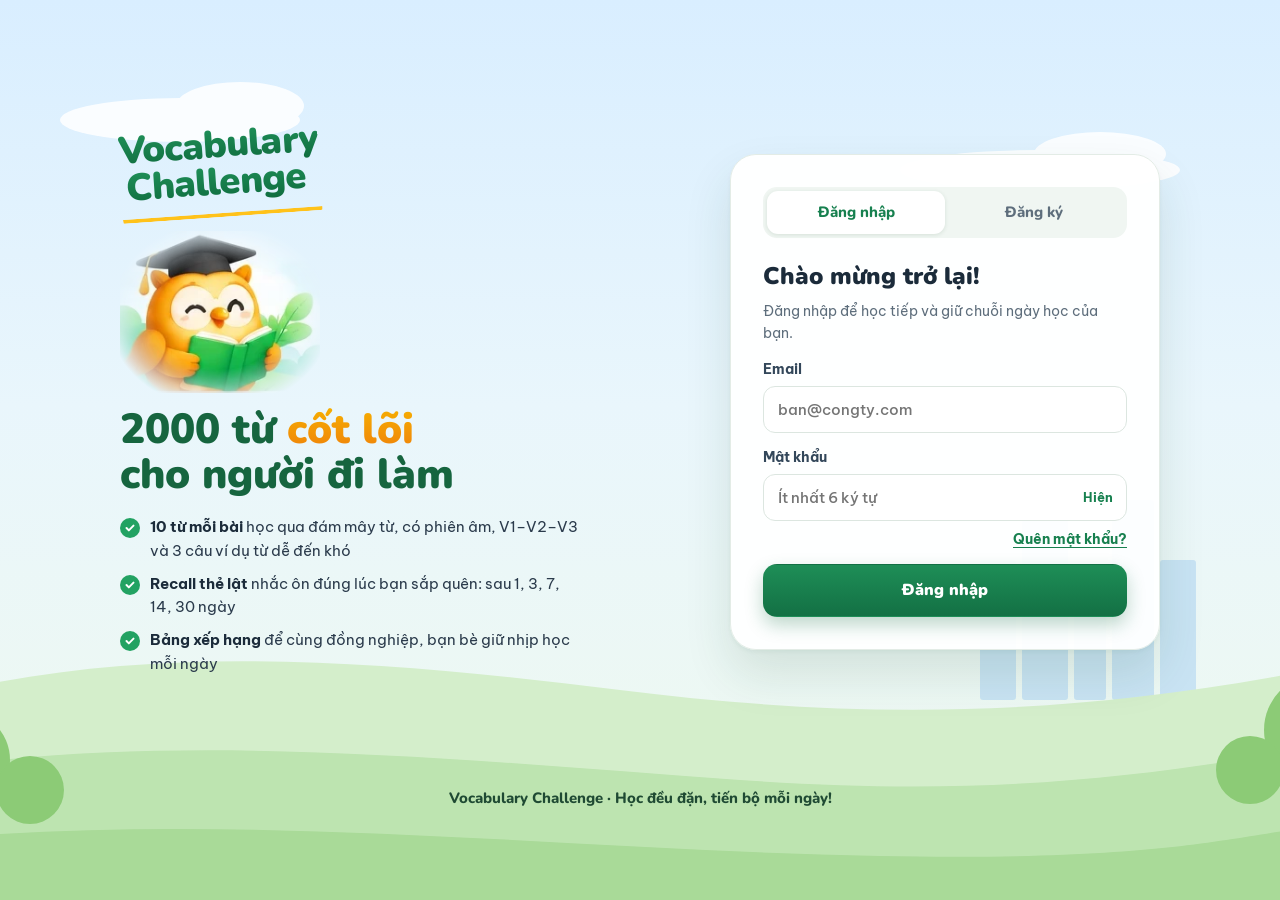
==== commit 5cd747a6: "v3" ====
--- a/index.html
+++ b/index.html
@@ -59,6 +59,17 @@
         <label class="mm-label" for="mm-input">Tên hiển thị trên bảng xếp hạng</label>
         <div class="mm-row"><input id="mm-input" maxlength="40" autocomplete="nickname"><button class="btn primary sm" data-act="save-name">Lưu</button></div>
         <small class="mm-msg" id="mm-msg" role="status"></small>
+        <div class="mm-sec">
+          <label class="mm-label" for="mm-voice">Giọng đọc</label>
+          <select id="mm-voice" class="mm-select"></select>
+          <div class="mm-row">
+            <select id="mm-rate" class="mm-select" aria-label="Tốc độ đọc">
+              <option value="0.75">Chậm</option><option value="0.9">Vừa</option><option value="1">Bình thường</option>
+            </select>
+            <button class="btn sm white" data-act="voice-test">▶ Nghe thử</button>
+          </div>
+          <small class="mm-hint">★ là giọng nghe rõ nhất trên thiết bị này. Giọng có chữ "tự nhiên" nghe giống người thật hơn.</small>
+        </div>
         <button class="mm-item" data-tab="rank">Bảng xếp hạng</button>
         <button class="mm-item danger" data-act="logout">Đăng xuất</button>
       </div>
--- a/css/app.css
+++ b/css/app.css
@@ -569,3 +569,9 @@
 
 .save.warn{color:#9A3412}
 .save.warn i{background:#E8890C}
+
+.mm-sec{display:flex;flex-direction:column;gap:6px;padding:8px 0;border-top:1px solid var(--line);border-bottom:1px solid var(--line);margin:4px 0}
+.mm-select{width:100%;min-width:0;border:1px solid var(--line);border-radius:10px;padding:8px 10px;font:inherit;font-size:13.5px;background:#fff;color:var(--ink)}
+.mm-row .mm-select{flex:1}
+.mm-hint{font-size:11.5px;color:var(--muted);line-height:1.4}
+.btn.white{background:#fff;border-color:var(--line)}
